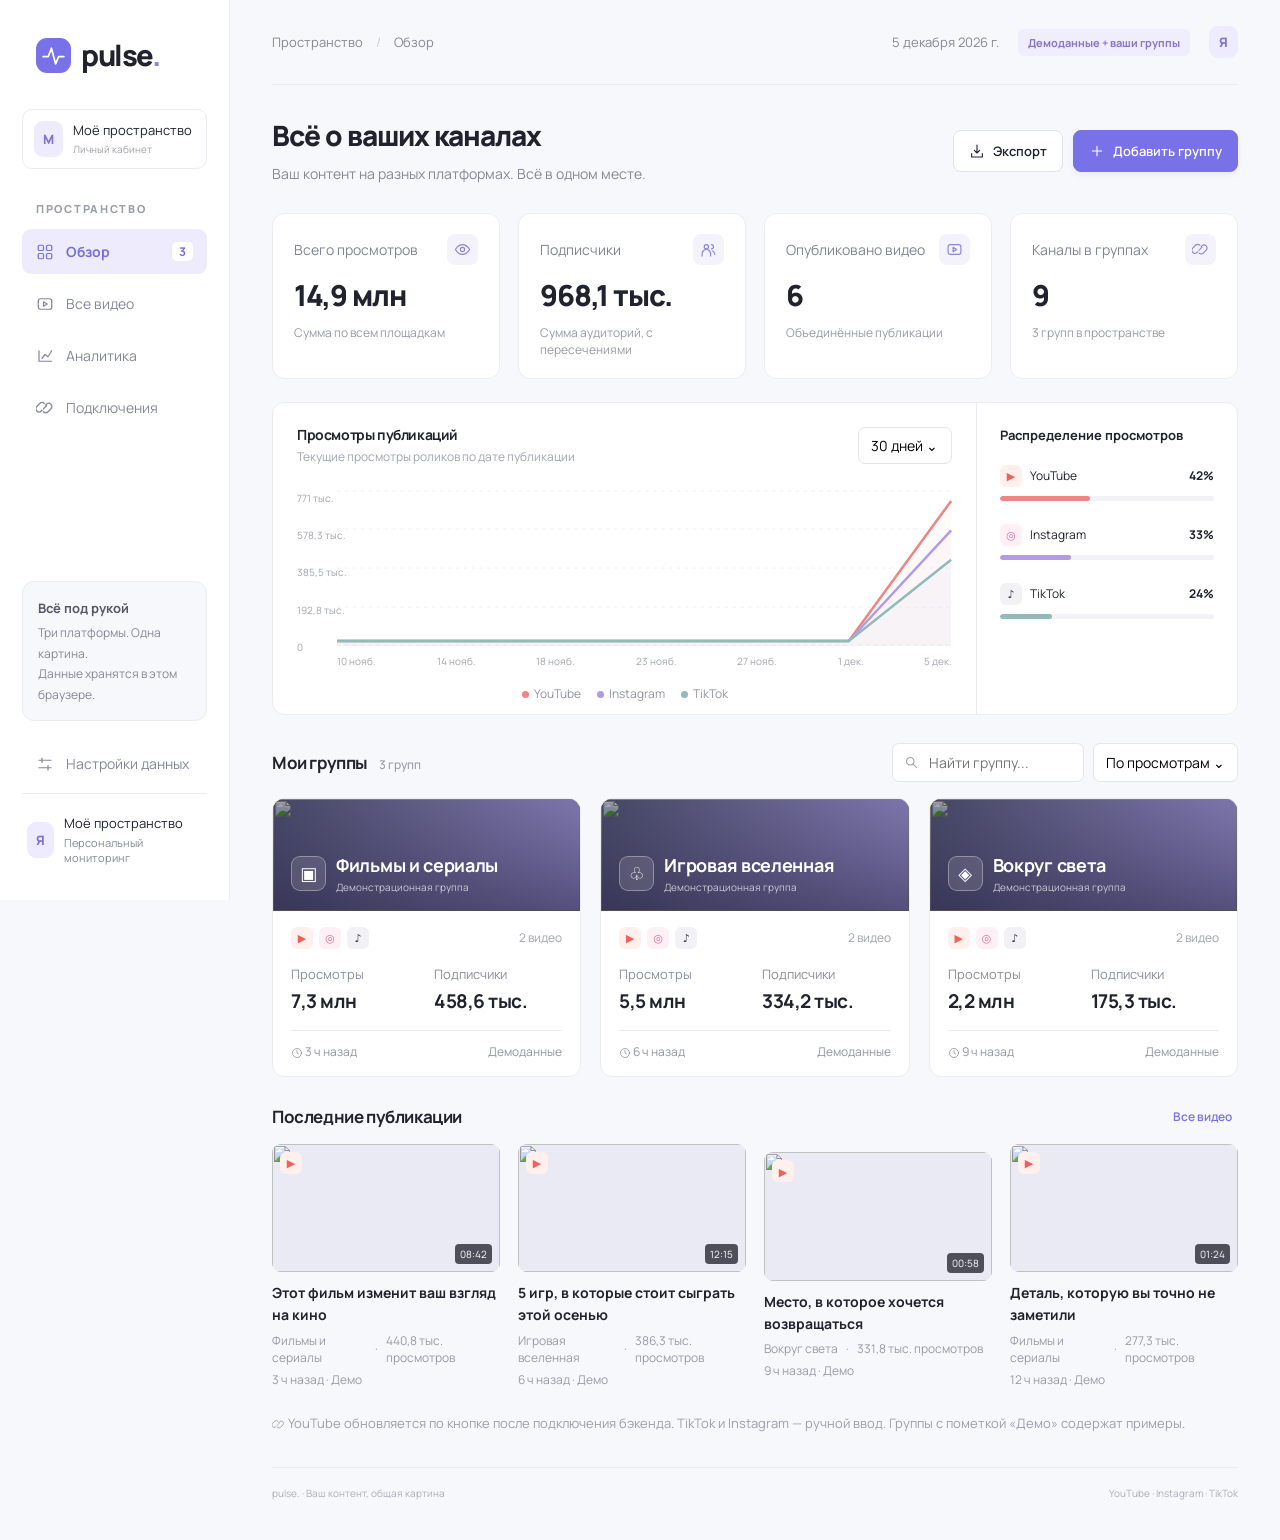
==== index.html @ 688761cd "Publish Pulse frontend and YouTube Worker with setup guide" ====
<!doctype html><html lang="ru"><head><meta charset="UTF-8"><meta name="viewport" content="width=device-width,initial-scale=1"><meta name="theme-color" content="#7771ef"><title>Pulse — ваши каналы в одном месте</title><meta name="description" content="Объединяйте каналы YouTube, Instagram и TikTok в группы, отслеживайте метрики и публикации."><link rel="preconnect" href="https://fonts.googleapis.com"><link href="https://fonts.googleapis.com/css2?family=Manrope:wght@400;500;600;700;800&display=swap" rel="stylesheet"><link rel="stylesheet" href="style.css"></head><body><div id="app"></div><div id="modal-root"></div><div id="toast" role="status"></div><script src="app.js"></script></body></html>
---- style.css ----
:root{--ink:#20222d;--muted:#858895;--line:#ececf2;--accent:#7971e8;--bg:#f7f8fc;--green:#2a9b78}*{box-sizing:border-box}body{margin:0;background:var(--bg);color:var(--ink);font:15px Manrope,system-ui,sans-serif}button,input,select{font:inherit}button,a,input,select{outline-offset:4px}button{cursor:pointer}a{color:inherit;text-decoration:none}button{border:0;background:none;color:inherit}svg{vertical-align:middle}aside{position:fixed;inset:0 auto 0 0;width:230px;background:white;border-right:1px solid var(--line);padding:35px 22px;display:flex;flex-direction:column;z-index:4}.logo{display:flex;align-items:center;gap:10px;font-size:29px;font-weight:800;letter-spacing:-1.4px;padding:0 14px 34px}.brand-icon{background:var(--accent);color:white;border-radius:11px;width:35px;height:35px;display:grid;place-items:center}.workspace{border:1px solid var(--line);border-radius:10px;display:flex;align-items:center;gap:10px;padding:11px;margin-bottom:32px;font-size:13px}.avatar{background:#eeebff;color:#8273d2;border-radius:9px;padding:9px;font-weight:800}.eyebrow{color:#9b9da9;font-size:11px;font-weight:800;letter-spacing:1.7px;padding:0 14px;margin:0 0 13px}.nav{display:flex;align-items:center;gap:12px;padding:13px 14px;border-radius:9px;color:#858797;text-align:left;font-size:14px;margin-bottom:7px}.nav.active{background:#eeecfc;color:#7870da;font-weight:700}.count{margin-left:auto;background:white;padding:1px 7px;border-radius:5px;font-size:12px}.side-bottom{margin-top:auto}.storage-note{background:#f7f8fc;border:1px solid var(--line);border-radius:12px;padding:15px;font-size:12px;color:var(--muted);line-height:1.7;margin-bottom:20px}.storage-note b{display:block;color:#545867;font-size:13px;margin-bottom:4px}.profile{border-top:1px solid var(--line);padding:20px 5px 0;display:flex;align-items:center;gap:10px;font-size:13px}.profile small{display:block;font-size:11px;color:var(--muted);margin-top:3px}main{margin-left:230px;padding:0 42px 40px;max-width:1800px}.topbar{height:85px;display:flex;align-items:center;justify-content:space-between;border-bottom:1px solid var(--line);font-size:13px;color:var(--muted)}.topbar-right{display:flex;align-items:center;gap:19px}.demo-tag{background:#f0edfc;color:#8676c9;border-radius:6px;padding:6px 10px;font-size:11px;font-weight:700}.page-heading{display:flex;justify-content:space-between;align-items:center;margin:31px 0 27px;gap:20px}h1{font-size:28px;letter-spacing:-1px;margin:0 0 8px;font-weight:800}p{margin:0;color:var(--muted);font-size:14px;line-height:1.7}.actions{display:flex;gap:10px;align-items:center}.btn{border:1px solid #e2e3eb;border-radius:8px;padding:11px 15px;background:white;display:inline-flex;align-items:center;justify-content:center;gap:8px;font-size:13px;font-weight:600;white-space:nowrap}.btn.primary{background:var(--accent);border-color:var(--accent);color:white;box-shadow:0 3px 5px #7971e81a}.btn:hover{filter:brightness(.97)}.stats{display:grid;grid-template-columns:repeat(4,1fr);gap:18px;margin-bottom:23px}.stat{background:white;border:1px solid var(--line);border-radius:12px;padding:20px 21px}.stat-top{display:flex;align-items:center;justify-content:space-between;color:#818492;font-size:12px}.stat-icon{width:31px;height:31px;display:grid;place-items:center;border-radius:8px;background:#f4f3fc;color:#8c85da}.stat-value{font-size:29px;font-weight:800;letter-spacing:-1px;margin:10px 0 9px}.stat-bottom{font-size:11px;color:#989aa7}.positive{color:var(--green);font-weight:700;margin-right:6px}.section-head{display:flex;align-items:center;justify-content:space-between;margin:28px 0 16px;gap:15px}h2{font-size:17px;margin:0;letter-spacing:-.4px}.section-head h2 span{margin-left:8px;color:#9a9ca8;font-size:12px;letter-spacing:0;font-weight:500}.chart-panel{display:grid;grid-template-columns:1fr 260px;border:1px solid var(--line);background:white;border-radius:12px;overflow:hidden}.chart-body{padding:22px 24px 12px;border-right:1px solid var(--line)}.chart-title{display:flex;align-items:center;justify-content:space-between;gap:20px}.chart-title h2{font-size:14px}.legend{display:flex;gap:16px;color:#9294a1;font-size:11px}.legend i{display:inline-block;width:7px;height:7px;border-radius:50%;background:var(--c);margin-right:5px}.chart{position:relative;height:190px;margin-top:25px;padding-left:40px}.chart svg{width:100%;height:155px;overflow:visible}.y-axis{position:absolute;left:0;top:0;bottom:27px;display:flex;flex-direction:column;justify-content:space-between;font-size:10px;color:#a2a4ae}.x-axis{display:flex;justify-content:space-between;font-size:10px;color:#a2a4ae;margin-top:8px}.chart-side{padding:23px}.chart-side h3{font-size:13px;margin:0 0 21px}.platform-row{margin-bottom:23px}.platform-row>div{display:flex;align-items:center;justify-content:space-between;font-size:12px;margin-bottom:9px}.platform-name{display:flex;gap:8px;align-items:center}.bar{height:5px;background:#f2f2f7;border-radius:4px;overflow:hidden}.bar i{display:block;height:100%;border-radius:4px;background:var(--c)}.platform{display:inline-flex;align-items:center;justify-content:center;width:22px;height:22px;border-radius:6px;font-size:11px;font-weight:800;color:white;background:#262630;flex-shrink:0}.platform.youtube{background:#fff0ee;color:#ed6159}.platform.instagram{background:#fff0f6;color:#d76b9b}.platform.tiktok{background:#f1f1f6;color:#3c3d4d}.toolbar{display:flex;gap:9px}.search{display:flex;align-items:center;gap:8px;padding:8px 11px;border:1px solid #e4e5ed;border-radius:7px;background:white;color:#9a9da9}.search input{background:transparent;border:none;width:145px;font-size:12px;outline:none}.select{border:1px solid #e4e5ed;background:white;border-radius:7px;padding:8px 12px;font-size:12px;appearance:none}.groups{display:grid;grid-template-columns:repeat(3,1fr);gap:19px}.group{background:white;border:1px solid var(--line);border-radius:12px;overflow:hidden;transition:transform .2s,box-shadow .2s;text-align:left;padding:0}.group:hover{transform:translateY(-3px);box-shadow:0 8px 20px #34365a0b}.cover{height:112px;position:relative;background:linear-gradient(130deg,#454764,#8e84c2);overflow:hidden}.cover img{height:100%;width:100%;object-fit:cover;filter:brightness(.65)}.cover:after{content:'';position:absolute;inset:0;background:linear-gradient(0deg,#15132c77,transparent)}.cover-title{position:absolute;bottom:17px;left:18px;color:white;z-index:1;display:flex;align-items:center;gap:10px}.group-icon{width:35px;height:35px;display:grid;place-items:center;border:1px solid #ffffff55;background:#ffffff20;backdrop-filter:blur(10px);border-radius:9px;font-size:18px}.cover h3{font-size:18px;margin:0;font-weight:700;letter-spacing:-.3px}.cover small{display:block;font-size:10px;color:#ffffffb5;margin-top:3px}.group-body{padding:16px 18px}.group-platforms{display:flex;gap:6px;align-items:center;margin-bottom:16px;font-size:11px;color:#a0a2ad}.group-platforms>span:last-child{margin-left:auto}.group-numbers{display:grid;grid-template-columns:1fr 1fr;gap:15px}.group-numbers small{font-size:11px;color:#8b8e9b;display:block;margin-bottom:5px}.group-numbers b{font-size:19px;letter-spacing:-.5px}.group-footer{border-top:1px solid var(--line);margin-top:16px;padding-top:12px;display:flex;justify-content:space-between;font-size:10px;color:#9395a1}.recent{display:grid;grid-template-columns:repeat(4,1fr);gap:18px}.video{padding:0;text-align:left;min-width:0}.thumb{aspect-ratio:16/9;position:relative;background:#eaeaf4;border-radius:9px;overflow:hidden}.thumb img{width:100%;height:100%;object-fit:cover}.duration{position:absolute;bottom:8px;right:8px;padding:3px 5px;border-radius:4px;background:#171824bb;color:white;font-size:10px}.thumb .platform{position:absolute;top:8px;left:8px}.play{position:absolute;left:calc(50% - 18px);top:calc(50% - 18px);background:#ffffffdd;width:36px;height:36px;border-radius:50%;display:grid;place-items:center;opacity:0;transition:opacity .2s}.video:hover .play{opacity:1}.video h3{font-size:12px;line-height:1.6;margin:10px 0 5px;font-weight:700}.video-meta{display:flex;gap:8px;align-items:center;font-size:10px;color:#989aa7}.notice{margin-top:24px;color:#9c9fab;font-size:11px;line-height:1.8}.empty{padding:45px;text-align:center;border:1px dashed #dcdde9;border-radius:12px;color:#9294a1;grid-column:1/-1}.empty b{display:block;color:var(--ink);margin-bottom:9px}.detail-platforms{display:grid;grid-template-columns:repeat(3,1fr);gap:18px}.account{border:1px solid var(--line);background:white;border-radius:12px;padding:20px}.account h3{display:flex;align-items:center;gap:10px;font-size:15px;margin:0 0 10px}.account a{display:block;font-size:12px;color:var(--accent);overflow:hidden;text-overflow:ellipsis;white-space:nowrap;margin-bottom:18px}.account-stats{display:flex;gap:26px}.account-stats small{display:block;font-size:11px;color:var(--muted);margin-bottom:6px}.account-stats b{font-size:20px}.back{color:var(--muted);font-size:12px;padding:0;margin-bottom:14px}.settings-box{background:white;border:1px solid var(--line);border-radius:12px;padding:26px;margin-bottom:20px;max-width:900px}.settings-box h2{margin-bottom:12px}.settings-box p{margin-bottom:18px}.settings-box ul{line-height:2;color:var(--muted);font-size:14px}.settings-box a{color:var(--accent)}.badge{font-size:10px;background:#f2f0fc;color:var(--accent);padding:4px 7px;border-radius:5px}.overlay{position:fixed;inset:0;background:#24233960;backdrop-filter:blur(5px);display:flex;align-items:center;justify-content:center;padding:25px;z-index:20}.modal{background:white;border-radius:17px;padding:28px;width:520px;max-width:100%;max-height:90vh;overflow-y:auto;box-shadow:0 20px 100px #15152933}.modal.wide{width:650px}.modal-head{display:flex;align-items:center;justify-content:space-between;margin-bottom:9px}.modal h2{font-size:21px}.modal p{font-size:12px;margin-bottom:23px}.close{font-size:24px;color:var(--muted);padding:3px 7px}.field{display:block;font-size:12px;font-weight:600;margin:15px 0}.field input,.field select{display:block;width:100%;border:1px solid #e1e2ec;border-radius:8px;padding:11px 12px;margin-top:8px;background:white;color:var(--ink);font-size:14px}.field input:focus{outline:2px solid #b5adee;outline-offset:1px}.form-row{display:grid;grid-template-columns:1fr 1fr;gap:15px}.form-actions{display:flex;justify-content:flex-end;gap:9px;margin-top:24px}.form-error{color:#c8535f;font-size:12px;margin-top:12px}.platform-option{display:flex;align-items:center;gap:12px;padding:16px;border:1px solid var(--line);border-radius:10px;margin:10px 0}.platform-option:hover{background:#f7f7fc}.platform-option span:nth-child(2){flex:1}.platform-option small{display:block;color:var(--muted);font-size:11px;margin-top:4px}.platform-option.disabled{opacity:.55}.modal-preview{width:100%;aspect-ratio:16/8;object-fit:cover;border-radius:9px;margin-bottom:18px}#toast{position:fixed;bottom:25px;left:50%;transform:translateX(-50%);background:#272539;color:white;font-size:13px;padding:13px 22px;border-radius:9px;z-index:50;opacity:0;pointer-events:none;transition:opacity .2s}#toast.show{opacity:1}.mobile-logo{display:none}.text-btn{font-size:12px;color:var(--accent);font-weight:600}.danger{color:#c75565}.app-footer{margin-top:32px;padding-top:18px;border-top:1px solid var(--line);display:flex;justify-content:space-between;font-size:10px;color:#aaaeba}@media(min-width:1450px){main{padding-left:55px;padding-right:55px}.cover{height:145px}.chart{height:225px}.chart svg{height:190px}}@media(max-width:1100px){aside{width:190px;padding:28px 15px}main{margin-left:190px;padding:0 25px 30px}.stats{gap:10px}.stat{padding:16px}.stat-value{font-size:25px}.chart-panel{grid-template-columns:1fr 220px}.groups{gap:12px}.topbar-right>span:first-child{display:none}.recent{gap:12px}.page-heading .actions{flex-wrap:wrap;justify-content:flex-end}.group-numbers b{font-size:16px}}@media(max-width:800px){aside{width:72px;padding:25px 10px}.logo{padding:0 8px 30px}.logo>span:last-child,.workspace,.eyebrow,.nav span,.side-bottom,.count{display:none}.nav{justify-content:center;padding:13px 6px}main{margin-left:72px;padding:0 20px 30px}.chart-panel{grid-template-columns:1fr}.chart-body{border-right:0}.chart-side{display:none}.stats{grid-template-columns:repeat(2,1fr)}.groups{grid-template-columns:repeat(2,1fr)}.recent{grid-template-columns:repeat(2,1fr)}.detail-platforms{grid-template-columns:1fr}.page-heading{align-items:flex-start}h1{font-size:25px}.page-heading p{font-size:12px}.toolbar .search input{width:100px}.topbar{height:65px}.section-head{flex-wrap:wrap}}@media(max-width:520px){main{padding:0 14px 25px;margin-left:58px}aside{width:58px;padding:20px 6px}.brand-icon{width:30px;height:30px}.logo{padding-left:6px}.groups{grid-template-columns:1fr}.page-heading{flex-direction:column;gap:15px}.page-heading .actions{justify-content:flex-start}.stat-top{font-size:11px}.stat-value{font-size:24px}.stat-icon{width:25px;height:25px}.stat{padding:14px 12px}.legend{gap:7px;font-size:9px}.chart-body{padding:18px 12px}.cover{height:130px}.toolbar{flex-wrap:wrap}.video h3{font-size:11px}.video-meta{font-size:9px;flex-wrap:wrap}.form-row{grid-template-columns:1fr}.overlay{padding:12px}.modal{padding:23px}.topbar-right{gap:7px}.chart-title h2{font-size:12px}.app-footer span:last-child{display:none}}
body{font-size:16px}.stat-top{font-size:14px}.stat-bottom{font-size:12px}.group-numbers small{font-size:13px}.group-footer{font-size:12px}.group-platforms{font-size:12px}.video h3{font-size:14px}.video-meta{font-size:12px}.notice{font-size:13px}.account-stats small{font-size:13px}.field{font-size:14px}.modal p{font-size:14px}.platform-option small{font-size:13px}.search input,.select{font-size:14px}.chart-title small{font-size:12px!important}.legend{font-size:12px}@media(max-width:1100px){.stat-top{font-size:12px}.search input{width:120px}.select{font-size:12px}}@media(max-width:520px){.stat-top{font-size:12px}.stat-bottom{font-size:11px}.legend{font-size:10px}.video h3{font-size:13px}.video-meta{font-size:11px}}
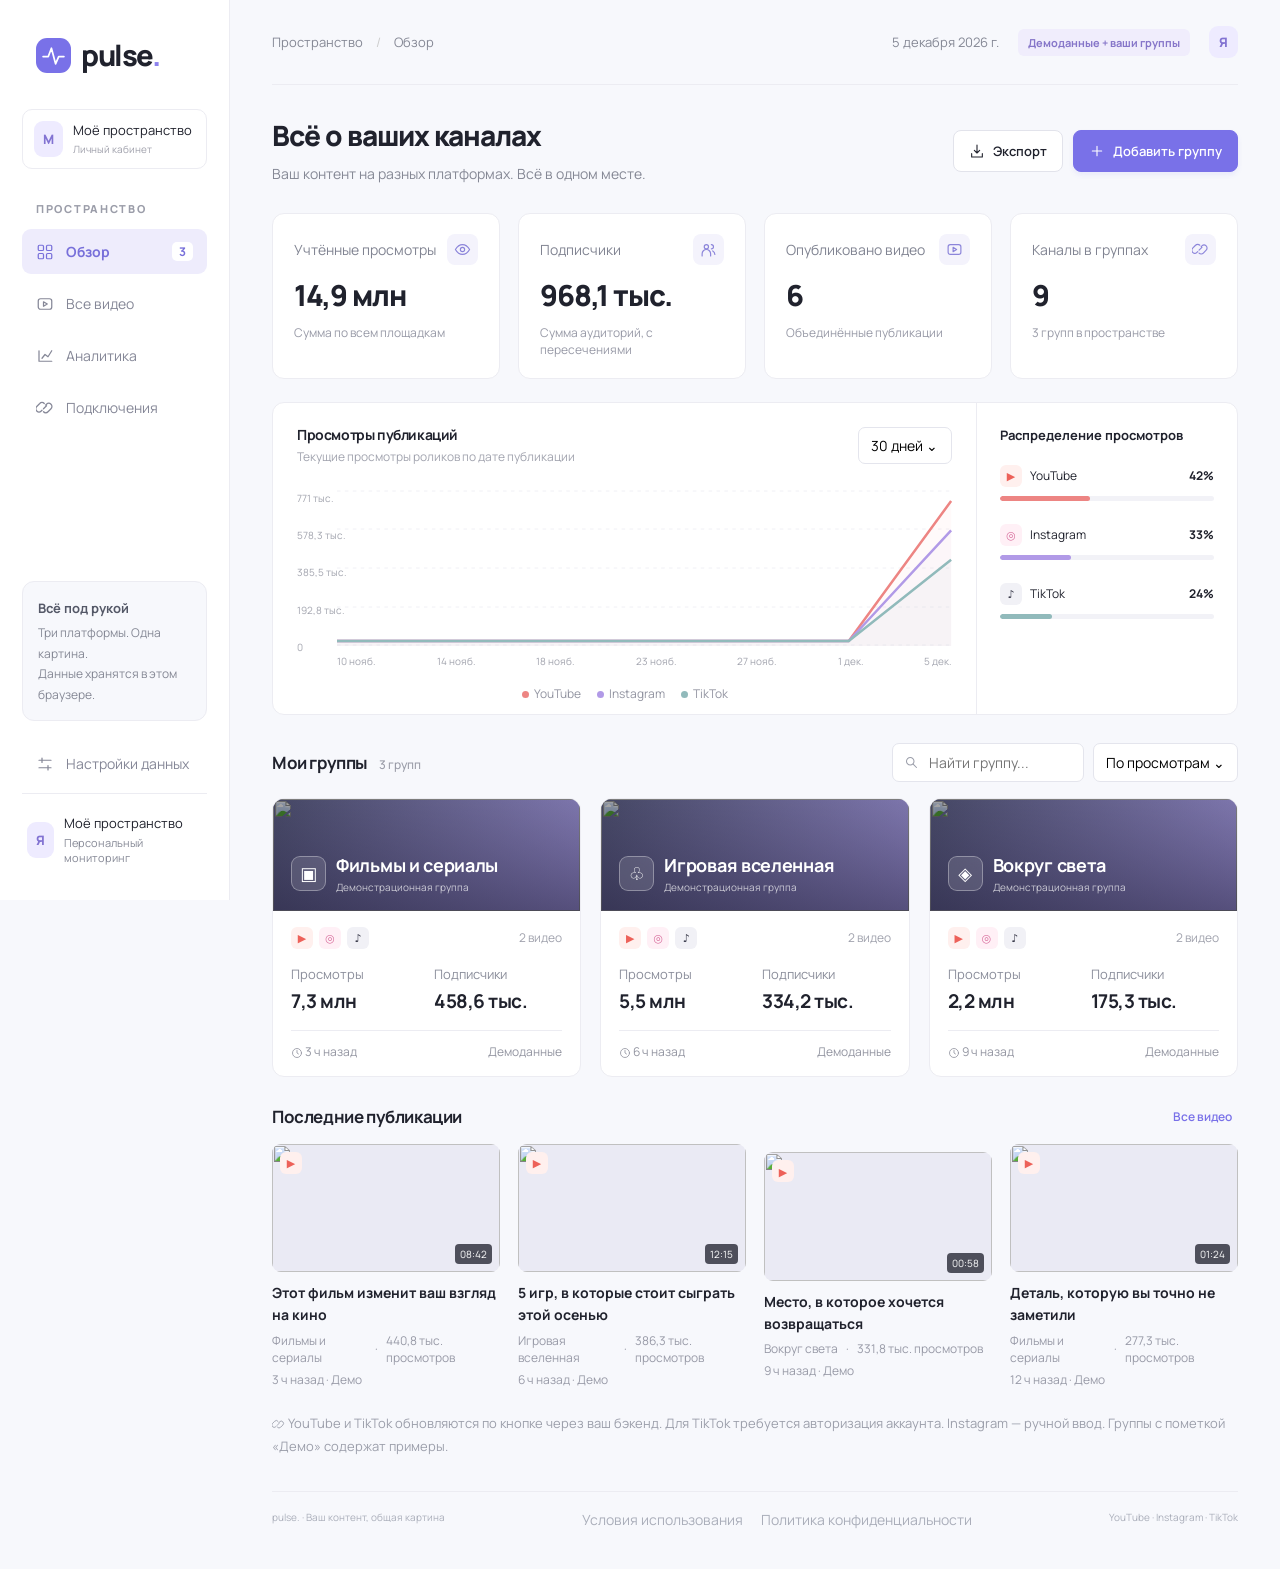
==== commit 96ecf8ac: "Add TikTok Sandbox OAuth and video metrics" ====
--- a/index.html
+++ b/index.html
@@ -1 +1 @@
-<!doctype html><html lang="ru"><head><meta charset="UTF-8"><meta name="viewport" content="width=device-width,initial-scale=1"><meta name="theme-color" content="#7771ef"><title>Pulse — ваши каналы в одном месте</title><meta name="description" content="Объединяйте каналы YouTube, Instagram и TikTok в группы, отслеживайте метрики и публикации."><link rel="preconnect" href="https://fonts.googleapis.com"><link href="https://fonts.googleapis.com/css2?family=Manrope:wght@400;500;600;700;800&display=swap" rel="stylesheet"><link rel="stylesheet" href="style.css"></head><body><div id="app"></div><div id="modal-root"></div><div id="toast" role="status"></div><script src="app.js"></script></body></html>
+<!doctype html><html lang="ru"><head><meta charset="UTF-8"><meta name="viewport" content="width=device-width,initial-scale=1"><meta name="theme-color" content="#7771ef"><title>Pulse — ваши каналы в одном месте</title><meta name="description" content="Объединяйте каналы YouTube, Instagram и TikTok в группы, отслеживайте метрики и публикации."><link rel="preconnect" href="https://fonts.googleapis.com"><link href="https://fonts.googleapis.com/css2?family=Manrope:wght@400;500;600;700;800&display=swap" rel="stylesheet"><link rel="stylesheet" href="style.css"></head><body><div id="app"></div><div id="modal-root"></div><div id="toast" role="status"></div><script src="app.js"></script><script src="tiktok.js"></script></body></html>
